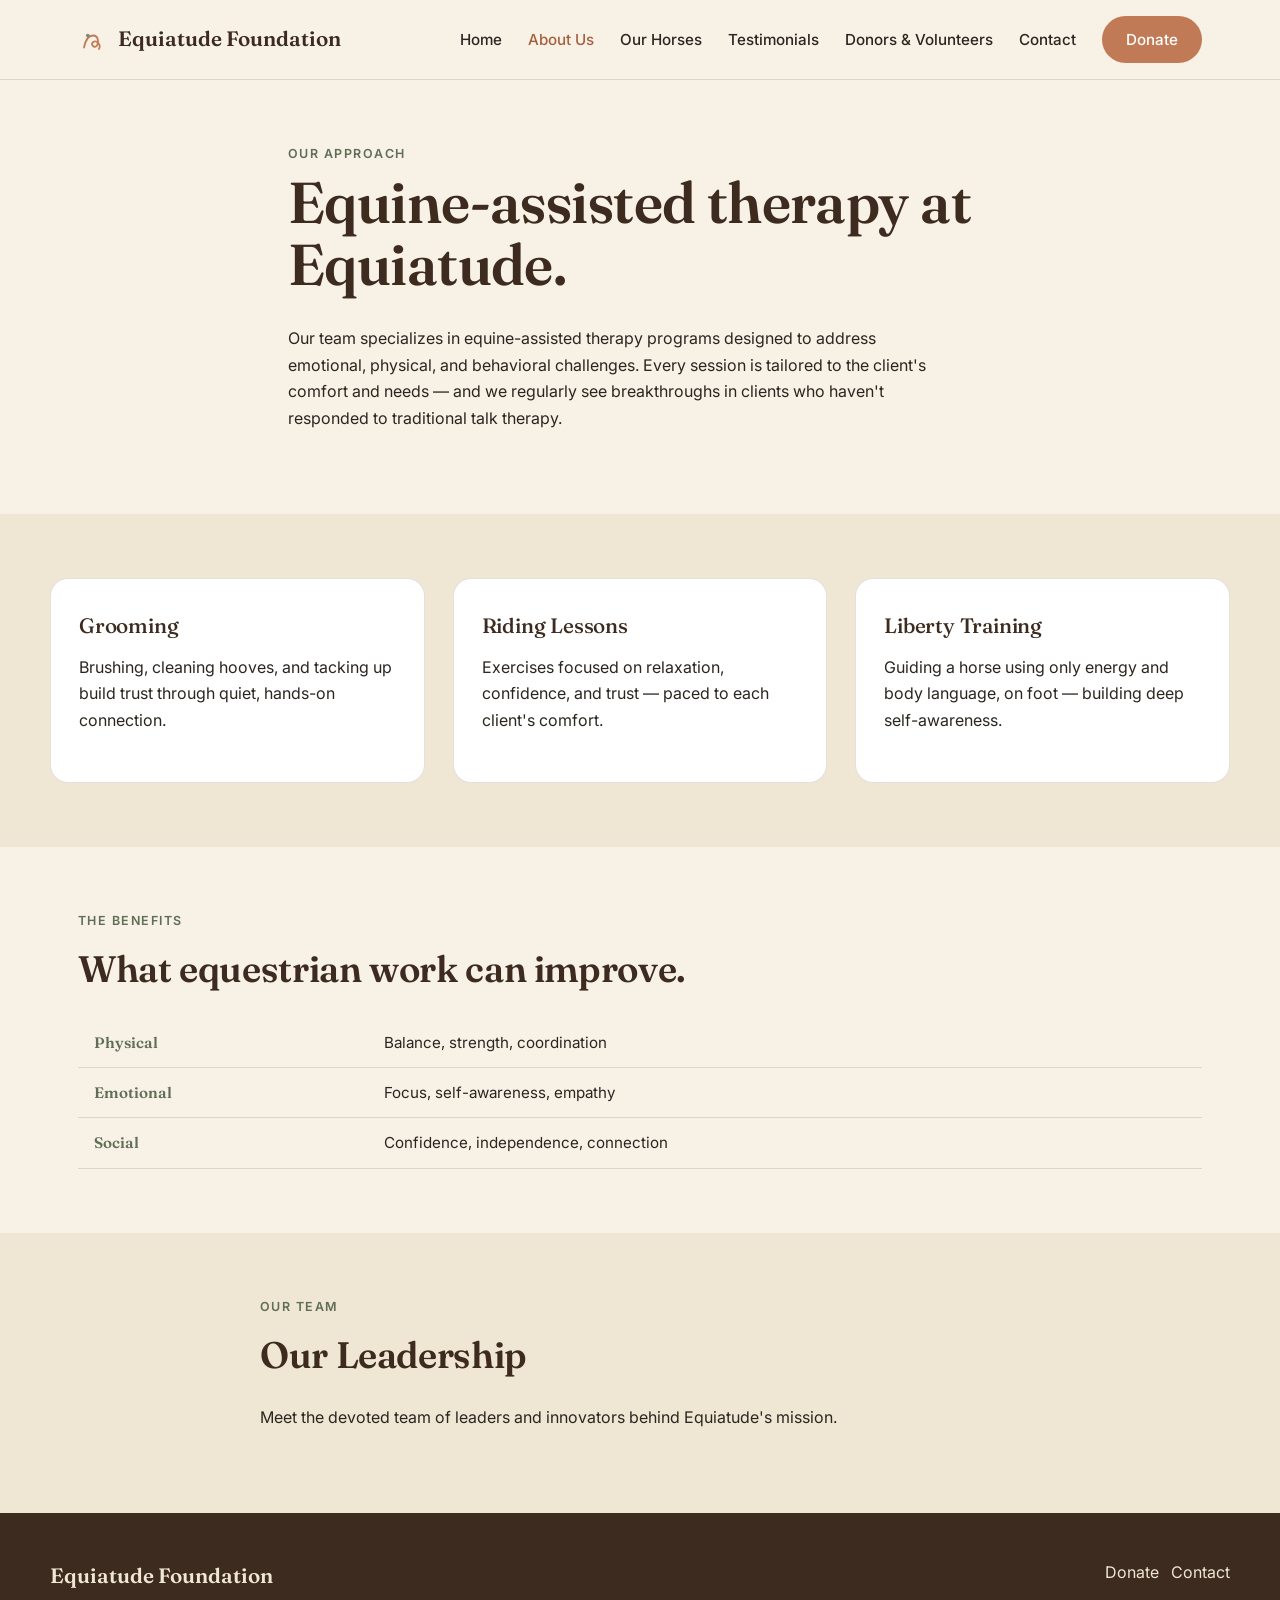
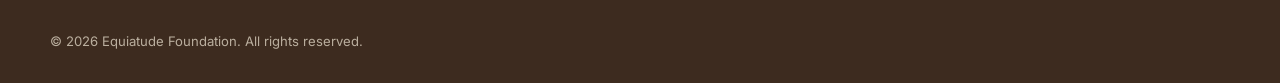
==== about.html @ 40d3fdba "Add files via upload" ====
<!DOCTYPE html>
<html lang="en">
<head>
<meta charset="UTF-8">
<meta name="viewport" content="width=device-width, initial-scale=1.0">
<title>About Us | Equiatude Foundation</title>
<meta name="description" content="Learn about Equiatude Foundation's equine-assisted therapy programs and the leadership team behind our mission.">
<link rel="stylesheet" href="style.css">
</head>
<body>

<header class="site-header">
  <div class="nav-wrap">
    <a href="index.html" class="logo">
      <svg viewBox="0 0 40 40" fill="none"><path d="M8 30c2-10 6-16 12-16s8 6 6 12c-1 3-4 4-6 2-3-3 0-7 4-6 5 1.5 6 7 4 10" stroke="#C17A56" stroke-width="2.4" stroke-linecap="round"/><circle cx="13" cy="14" r="2.4" fill="#7C8B6F"/></svg>
      Equiatude Foundation
    </a>
    <button class="menu-toggle" aria-label="Toggle menu" onclick="document.querySelector('nav.main-nav').classList.toggle('open')">☰</button>
    <nav class="main-nav">
      <a href="index.html">Home</a>
      <a href="about.html" class="active">About Us</a>
      <a href="horses.html">Our Horses</a>
      <a href="testimonials.html">Testimonials</a>
      <a href="donors.html">Donors &amp; Volunteers</a>
      <a href="contact.html">Contact</a>
      <a href="donate.html" class="btn">Donate</a>
    </nav>
  </div>
</header>

<section class="section-narrow" style="padding-top:64px;">
  <span class="eyebrow">Our Approach</span>
  <h1>Equine-assisted therapy at Equiatude.</h1>
  <p>Our team specializes in equine-assisted therapy programs designed to address emotional, physical, and behavioral challenges. Every session is tailored to the client's comfort and needs — and we regularly see breakthroughs in clients who haven't responded to traditional talk therapy.</p>
</section>

<section class="alt-bg">
  <div class="section-inner grid-3">
    <div class="card">
      <h3>Grooming</h3>
      <p>Brushing, cleaning hooves, and tacking up build trust through quiet, hands-on connection.</p>
    </div>
    <div class="card">
      <h3>Riding Lessons</h3>
      <p>Exercises focused on relaxation, confidence, and trust — paced to each client's comfort.</p>
    </div>
    <div class="card">
      <h3>Liberty Training</h3>
      <p>Guiding a horse using only energy and body language, on foot — building deep self-awareness.</p>
    </div>
  </div>
</section>

<section class="section-inner">
  <span class="eyebrow">The Benefits</span>
  <h2>What equestrian work can improve.</h2>
  <table class="stat-table">
    <tr><th>Physical</th><td>Balance, strength, coordination</td></tr>
    <tr><th>Emotional</th><td>Focus, self-awareness, empathy</td></tr>
    <tr><th>Social</th><td>Confidence, independence, connection</td></tr>
  </table>
</section>

<section class="alt-bg">
  <div class="section-inner section-narrow">
    <span class="eyebrow">Our Team</span>
    <h2>Our Leadership</h2>
    <p>Meet the devoted team of leaders and innovators behind Equiatude's mission.</p>
    <!-- Leadership bios go here — unchanged content -->
  </div>
</section>

<footer>
  <div class="footer-inner">
    <div>
      <div class="logo" style="color:var(--cream-deep)">Equiatude Foundation</div>
    </div>
    <div>
      <p><a href="donate.html">Donate</a> &nbsp; <a href="contact.html">Contact</a></p>
    </div>
  </div>
  <div class="footer-inner legal">© 2026 Equiatude Foundation. All rights reserved.</div>
</footer>

</body>
</html>
---- style.css ----
/* ===== Equiatude Foundation — Shared Styles ===== */

@import url('https://fonts.googleapis.com/css2?family=Fraunces:opsz,wght@9..144,400;9..144,500;9..144,600&family=Inter:wght@400;500;600&display=swap');

:root{
  --cream: #F7F1E6;
  --cream-deep: #EFE6D4;
  --brown: #3D2B1F;
  --charcoal: #2B2620;
  --sage: #7C8B6F;
  --sage-deep: #5F6E54;
  --terracotta: #C17A56;
  --terracotta-deep: #A6603F;
  --line: rgba(61,43,31,0.14);
}

*{ box-sizing: border-box; }
html{ scroll-behavior: smooth; }

body{
  margin:0;
  background: var(--cream);
  color: var(--charcoal);
  font-family: 'Inter', sans-serif;
  line-height: 1.65;
  -webkit-font-smoothing: antialiased;
}

h1,h2,h3{
  font-family: 'Fraunces', serif;
  color: var(--brown);
  margin: 0 0 0.5em;
  font-weight: 600;
  letter-spacing: -0.01em;
}

h1{ font-size: clamp(2.4rem, 5vw, 3.6rem); line-height: 1.08; }
h2{ font-size: clamp(1.7rem, 3vw, 2.3rem); }
h3{ font-size: 1.3rem; font-weight: 500; }

p{ margin: 0 0 1.2em; max-width: 640px; }
a{ color: var(--terracotta-deep); text-decoration: none; }
a:hover{ text-decoration: underline; }
a:focus-visible, button:focus-visible{ outline: 2px solid var(--sage-deep); outline-offset: 3px; }

.eyebrow{
  font-family:'Inter'; text-transform: uppercase; letter-spacing: 0.12em;
  font-size: 0.78rem; font-weight: 600; color: var(--sage-deep); margin-bottom: 0.6em; display:block;
}

/* ===== Header / Nav ===== */
.site-header{
  position: sticky; top:0; z-index: 50;
  background: rgba(247,241,230,0.92);
  backdrop-filter: blur(6px);
  border-bottom: 1px solid var(--line);
}
.nav-wrap{
  max-width: 1180px; margin:0 auto; padding: 16px 28px;
  display:flex; align-items:center; justify-content: space-between; gap: 24px;
}
.logo{
  font-family:'Fraunces', serif; font-size: 1.3rem; font-weight:600; color: var(--brown);
  display:flex; align-items:center; gap:10px; text-decoration:none;
}
.logo svg{ width:30px; height:30px; flex-shrink:0; }
nav.main-nav{ display:flex; align-items:center; gap: 26px; }
nav.main-nav a{
  color: var(--charcoal); font-weight:500; font-size:0.95rem;
}
nav.main-nav a.active{ color: var(--terracotta-deep); }
.btn{
  display:inline-block; padding: 11px 24px; border-radius: 999px;
  background: var(--terracotta); color: #fff !important; font-weight:600;
  font-size: 0.95rem; text-decoration:none; transition: background 0.18s ease, transform 0.18s ease;
  border: none; cursor:pointer;
}
.btn:hover{ background: var(--terracotta-deep); text-decoration:none; transform: translateY(-1px); }
.btn-outline{
  background: transparent; color: var(--brown) !important; border: 1.5px solid var(--brown);
}
.btn-outline:hover{ background: var(--brown); color: #fff !important; }
.menu-toggle{ display:none; background:none; border:none; font-size:1.6rem; color:var(--brown); cursor:pointer; }

@media (max-width: 820px){
  nav.main-nav{
    position:absolute; top:100%; left:0; right:0; background: var(--cream);
    flex-direction:column; align-items:flex-start; padding: 18px 28px 26px; gap:16px;
    border-bottom: 1px solid var(--line); display:none;
  }
  nav.main-nav.open{ display:flex; }
  .menu-toggle{ display:block; }
}

/* ===== Hero ===== */
.hero{
  max-width: 1180px; margin: 0 auto; padding: 70px 28px 40px;
  display:grid; grid-template-columns: 1.1fr 0.9fr; gap: 50px; align-items:center;
}
.hero h1{ margin-bottom: 0.4em; }
.hero-actions{ display:flex; gap:14px; margin-top: 28px; flex-wrap:wrap; }
.hero-art{ width:100%; }

@media (max-width: 900px){
  .hero{ grid-template-columns: 1fr; padding-top: 48px; }
  .hero-art{ order:-1; max-width: 360px; margin: 0 auto; }
}

/* ===== Sections ===== */
section{ padding: 64px 28px; }
.section-inner{ max-width: 1180px; margin:0 auto; }
.section-narrow{ max-width: 760px; margin: 0 auto; }
.alt-bg{ background: var(--cream-deep); }
.divider{
  height:1px; background: var(--line); max-width:1180px; margin: 0 auto;
}

.grid-3{ display:grid; grid-template-columns: repeat(3,1fr); gap: 28px; }
.grid-2{ display:grid; grid-template-columns: 1fr 1fr; gap: 40px; }
@media (max-width: 820px){
  .grid-3{ grid-template-columns: 1fr; }
  .grid-2{ grid-template-columns: 1fr; }
}

.card{
  background:#fff; border-radius: 18px; padding: 30px 28px;
  border:1px solid var(--line);
}

.stat-table{ width:100%; border-collapse: collapse; margin-top: 10px; }
.stat-table th, .stat-table td{ text-align:left; padding:12px 16px; border-bottom: 1px solid var(--line); font-size:0.95rem; }
.stat-table th{ font-family:'Fraunces'; color: var(--sage-deep); font-weight:600; }

ul.clean{ padding-left: 1.1em; margin: 0 0 1.2em; }
ul.clean li{ margin-bottom: 0.5em; }

.quote-card{
  background: var(--brown); color: var(--cream); border-radius: 20px;
  padding: 46px 40px; max-width: 760px; margin: 0 auto; text-align:center;
}
.quote-card p{ font-family:'Fraunces'; font-size:1.3rem; font-style:italic; max-width:none; }

.horse-card{ display:grid; grid-template-columns: 1fr; gap:16px; }
.horse-card .tag{
  display:inline-block; background: var(--sage); color:#fff; font-size:0.75rem;
  padding: 4px 12px; border-radius: 999px; font-weight:600; letter-spacing:0.04em; margin-bottom:10px;
}

footer{
  background: var(--brown); color: var(--cream-deep); padding: 46px 28px 30px;
}
.footer-inner{
  max-width:1180px; margin:0 auto; display:flex; justify-content:space-between;
  flex-wrap:wrap; gap: 30px;
}
footer a{ color: var(--cream-deep); }
footer .legal{ font-size:0.82rem; opacity:0.7; margin-top: 26px; }

.cta-band{
  background: var(--sage); color:#fff; text-align:center; border-radius: 24px;
  padding: 56px 30px; max-width:1180px; margin: 0 auto;
}
.cta-band h2{ color:#fff; }
.cta-band p{ max-width: 560px; margin: 0 auto 28px; opacity:0.95; }
.cta-band .btn{ background:#fff; color: var(--sage-deep) !important; }
.cta-band .btn:hover{ background: var(--cream); }

@media (prefers-reduced-motion: no-preference){
  .fade-up{ animation: fadeUp 0.7s ease both; }
  @keyframes fadeUp{ from{ opacity:0; transform: translateY(14px); } to{ opacity:1; transform:none; } }
}
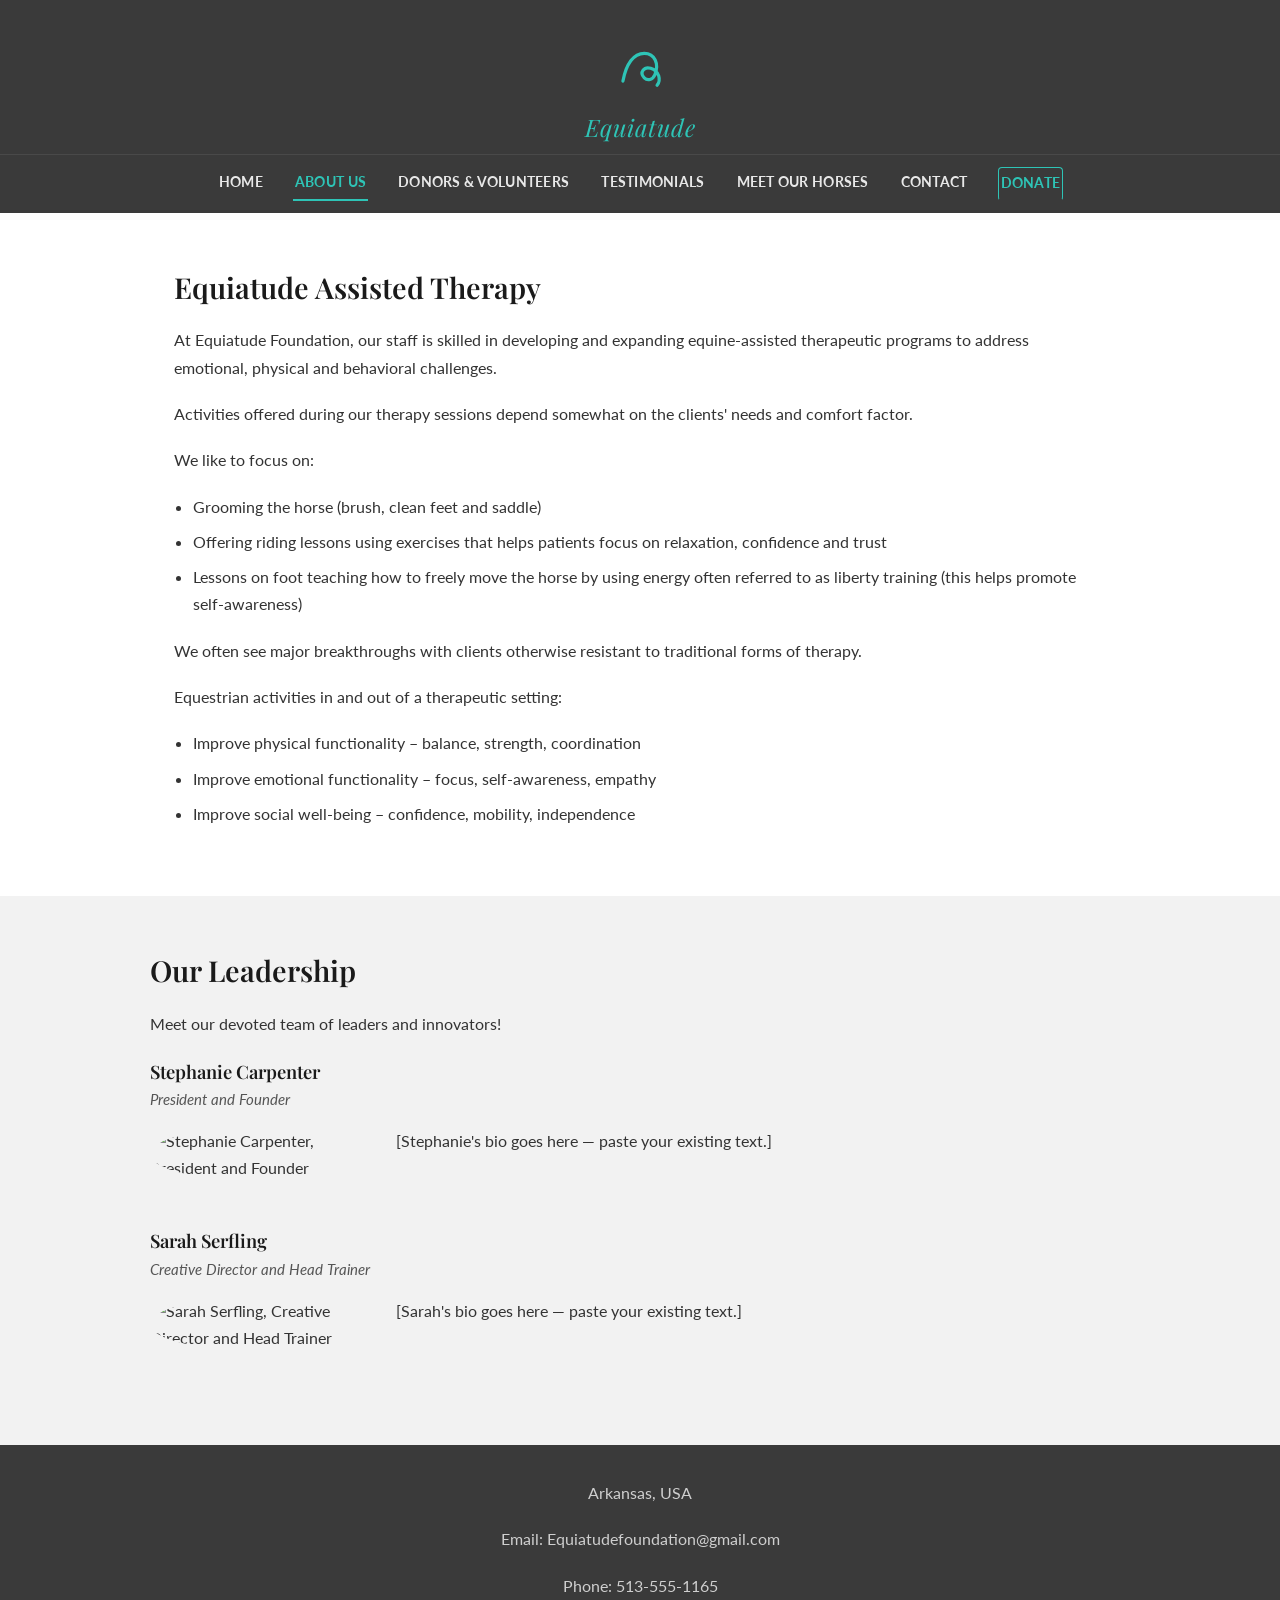
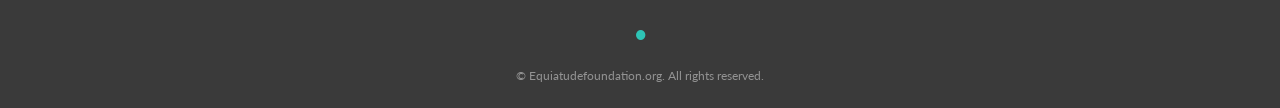
==== commit 1a724c99: "Add files via upload" ====
--- a/about.html
+++ b/about.html
@@ -10,76 +10,80 @@
 <body>
 
 <header class="site-header">
-  <div class="nav-wrap">
-    <a href="index.html" class="logo">
-      <svg viewBox="0 0 40 40" fill="none"><path d="M8 30c2-10 6-16 12-16s8 6 6 12c-1 3-4 4-6 2-3-3 0-7 4-6 5 1.5 6 7 4 10" stroke="#C17A56" stroke-width="2.4" stroke-linecap="round"/><circle cx="13" cy="14" r="2.4" fill="#7C8B6F"/></svg>
-      Equiatude Foundation
+  <div class="logo-row">
+    <a href="index.html">
+      <svg viewBox="0 0 60 60" width="64" height="64"><path d="M14 46c3-16 10-26 20-26s14 10 10 20c-2 5-7 6-10 3-5-5 0-11 6-9 8 2.5 10 11 6 16" stroke="#2EC4B6" stroke-width="3" stroke-linecap="round" fill="none"/></svg>
+      <span class="logo-text">Equiatude</span>
     </a>
-    <button class="menu-toggle" aria-label="Toggle menu" onclick="document.querySelector('nav.main-nav').classList.toggle('open')">☰</button>
-    <nav class="main-nav">
-      <a href="index.html">Home</a>
-      <a href="about.html" class="active">About Us</a>
-      <a href="horses.html">Our Horses</a>
-      <a href="testimonials.html">Testimonials</a>
-      <a href="donors.html">Donors &amp; Volunteers</a>
-      <a href="contact.html">Contact</a>
-      <a href="donate.html" class="btn">Donate</a>
-    </nav>
   </div>
+  <button class="menu-toggle" aria-label="Toggle menu" onclick="document.querySelector('nav.main-nav').classList.toggle('open')">☰</button>
+  <nav class="main-nav">
+    <a href="index.html">Home</a>
+    <a href="about.html" class="active">About Us</a>
+    <a href="donors.html">Donors &amp; Volunteers</a>
+    <a href="testimonials.html">Testimonials</a>
+    <a href="horses.html">Meet Our Horses</a>
+    <a href="contact.html">Contact</a>
+    <a href="donate.html" class="btn">Donate</a>
+  </nav>
 </header>
 
-<section class="section-narrow" style="padding-top:64px;">
-  <span class="eyebrow">Our Approach</span>
-  <h1>Equine-assisted therapy at Equiatude.</h1>
-  <p>Our team specializes in equine-assisted therapy programs designed to address emotional, physical, and behavioral challenges. Every session is tailored to the client's comfort and needs — and we regularly see breakthroughs in clients who haven't responded to traditional talk therapy.</p>
+<section class="section-inner">
+  <h2 style="text-align:left;">Equiatude Assisted Therapy</h2>
+  <p>At Equiatude Foundation, our staff is skilled in developing and expanding equine-assisted therapeutic programs to address emotional, physical and behavioral challenges.</p>
+  <p>Activities offered during our therapy sessions depend somewhat on the clients' needs and comfort factor.</p>
+  <p>We like to focus on:</p>
+  <ul class="clean">
+    <li>Grooming the horse (brush, clean feet and saddle)</li>
+    <li>Offering riding lessons using exercises that helps patients focus on relaxation, confidence and trust</li>
+    <li>Lessons on foot teaching how to freely move the horse by using energy often referred to as liberty training (this helps promote self-awareness)</li>
+  </ul>
+  <p>We often see major breakthroughs with clients otherwise resistant to traditional forms of therapy.</p>
+  <p>Equestrian activities in and out of a therapeutic setting:</p>
+  <ul class="clean">
+    <li>Improve physical functionality &ndash; balance, strength, coordination</li>
+    <li>Improve emotional functionality &ndash; focus, self-awareness, empathy</li>
+    <li>Improve social well-being &ndash; confidence, mobility, independence</li>
+  </ul>
 </section>
 
-<section class="alt-bg">
-  <div class="section-inner grid-3">
-    <div class="card">
-      <h3>Grooming</h3>
-      <p>Brushing, cleaning hooves, and tacking up build trust through quiet, hands-on connection.</p>
+<section class="gray-bg">
+  <div class="section-inner">
+    <h2 style="text-align:left;">Our Leadership</h2>
+    <p>Meet our devoted team of leaders and innovators!</p>
+
+    <div class="leader-block">
+      <h3>Stephanie Carpenter</h3>
+      <p class="leader-title">President and Founder</p>
+      <div class="grid-2">
+        <img src="assets/stephanie.jpg" alt="Stephanie Carpenter, President and Founder">
+        <div>
+          <p>[Stephanie's bio goes here &mdash; paste your existing text.]</p>
+        </div>
+      </div>
     </div>
-    <div class="card">
-      <h3>Riding Lessons</h3>
-      <p>Exercises focused on relaxation, confidence, and trust — paced to each client's comfort.</p>
+
+    <div class="leader-block">
+      <h3>Sarah Serfling</h3>
+      <p class="leader-title">Creative Director and Head Trainer</p>
+      <div class="grid-2">
+        <img src="assets/sarah.jpg" alt="Sarah Serfling, Creative Director and Head Trainer">
+        <div>
+          <p>[Sarah's bio goes here &mdash; paste your existing text.]</p>
+        </div>
+      </div>
     </div>
-    <div class="card">
-      <h3>Liberty Training</h3>
-      <p>Guiding a horse using only energy and body language, on foot — building deep self-awareness.</p>
-    </div>
-  </div>
-</section>
 
-<section class="section-inner">
-  <span class="eyebrow">The Benefits</span>
-  <h2>What equestrian work can improve.</h2>
-  <table class="stat-table">
-    <tr><th>Physical</th><td>Balance, strength, coordination</td></tr>
-    <tr><th>Emotional</th><td>Focus, self-awareness, empathy</td></tr>
-    <tr><th>Social</th><td>Confidence, independence, connection</td></tr>
-  </table>
-</section>
-
-<section class="alt-bg">
-  <div class="section-inner section-narrow">
-    <span class="eyebrow">Our Team</span>
-    <h2>Our Leadership</h2>
-    <p>Meet the devoted team of leaders and innovators behind Equiatude's mission.</p>
-    <!-- Leadership bios go here — unchanged content -->
+    <!-- Add additional leadership team members in the same .leader-block pattern -->
   </div>
 </section>
 
 <footer>
-  <div class="footer-inner">
-    <div>
-      <div class="logo" style="color:var(--cream-deep)">Equiatude Foundation</div>
-    </div>
-    <div>
-      <p><a href="donate.html">Donate</a> &nbsp; <a href="contact.html">Contact</a></p>
-    </div>
-  </div>
-  <div class="footer-inner legal">© 2026 Equiatude Foundation. All rights reserved.</div>
+  <p>Arkansas, USA</p>
+  <p>Email: <a href="mailto:Equiatudefoundation@gmail.com">Equiatudefoundation@gmail.com</a></p>
+  <p>Phone: <a href="tel:5135551165">513-555-1165</a></p>
+  <div class="social"><a href="#" aria-label="Facebook">●</a></div>
+  <div class="legal">© Equiatudefoundation.org. All rights reserved.</div>
 </footer>
 
 </body>
--- a/style.css
+++ b/style.css
@@ -1,17 +1,14 @@
-/* ===== Equiatude Foundation — Shared Styles ===== */
+/* ===== Equiatude Foundation — Matched to original Wix site ===== */
 
-@import url('https://fonts.googleapis.com/css2?family=Fraunces:opsz,wght@9..144,400;9..144,500;9..144,600&family=Inter:wght@400;500;600&display=swap');
+@import url('https://fonts.googleapis.com/css2?family=Playfair+Display:wght@400;500;600;700&family=Lato:wght@400;700&display=swap');
 
 :root{
-  --cream: #F7F1E6;
-  --cream-deep: #EFE6D4;
-  --brown: #3D2B1F;
-  --charcoal: #2B2620;
-  --sage: #7C8B6F;
-  --sage-deep: #5F6E54;
-  --terracotta: #C17A56;
-  --terracotta-deep: #A6603F;
-  --line: rgba(61,43,31,0.14);
+  --charcoal: #3A3A3A;
+  --teal: #2EC4B6;
+  --teal-deep: #229389;
+  --text: #333333;
+  --gray-bg: #F2F2F2;
+  --line: rgba(0,0,0,0.08);
 }
 
 *{ box-sizing: border-box; }
@@ -19,153 +16,111 @@
 
 body{
   margin:0;
-  background: var(--cream);
-  color: var(--charcoal);
-  font-family: 'Inter', sans-serif;
-  line-height: 1.65;
+  background: #ffffff;
+  color: var(--text);
+  font-family: 'Lato', sans-serif;
+  line-height: 1.7;
   -webkit-font-smoothing: antialiased;
 }
 
 h1,h2,h3{
-  font-family: 'Fraunces', serif;
-  color: var(--brown);
+  font-family: 'Playfair Display', serif;
+  color: #1a1a1a;
   margin: 0 0 0.5em;
   font-weight: 600;
-  letter-spacing: -0.01em;
 }
 
-h1{ font-size: clamp(2.4rem, 5vw, 3.6rem); line-height: 1.08; }
-h2{ font-size: clamp(1.7rem, 3vw, 2.3rem); }
-h3{ font-size: 1.3rem; font-weight: 500; }
+h1{ font-size: clamp(1.8rem, 3.4vw, 2.4rem); text-align:center; }
+h2{ font-size: clamp(1.4rem, 2.6vw, 1.8rem); }
+h3{ font-size: 1.15rem; font-weight: 600; }
 
-p{ margin: 0 0 1.2em; max-width: 640px; }
-a{ color: var(--terracotta-deep); text-decoration: none; }
+p{ margin: 0 0 1.2em; }
+a{ color: var(--teal-deep); text-decoration: none; }
 a:hover{ text-decoration: underline; }
-a:focus-visible, button:focus-visible{ outline: 2px solid var(--sage-deep); outline-offset: 3px; }
+a:focus-visible, button:focus-visible{ outline: 2px solid var(--teal); outline-offset: 3px; }
 
-.eyebrow{
-  font-family:'Inter'; text-transform: uppercase; letter-spacing: 0.12em;
-  font-size: 0.78rem; font-weight: 600; color: var(--sage-deep); margin-bottom: 0.6em; display:block;
+/* ===== Header / Nav ===== */
+.site-header{ background: var(--charcoal); padding: 18px 0 0; position:relative; }
+.logo-row{ text-align:center; padding: 14px 0 6px; }
+.logo-row a{ display:inline-block; }
+.logo-row img, .logo-row svg{ height: 64px; }
+.logo-text{
+  font-family:'Playfair Display', serif; color: var(--teal); font-size:1.5rem;
+  font-style: italic; letter-spacing: 0.02em; margin-top:4px; display:block;
 }
 
-/* ===== Header / Nav ===== */
-.site-header{
-  position: sticky; top:0; z-index: 50;
-  background: rgba(247,241,230,0.92);
-  backdrop-filter: blur(6px);
-  border-bottom: 1px solid var(--line);
+nav.main-nav{
+  display:flex; align-items:center; justify-content:center; gap: 28px;
+  border-top: 1px solid rgba(255,255,255,0.08); padding: 12px 20px;
+  flex-wrap: wrap;
 }
-.nav-wrap{
-  max-width: 1180px; margin:0 auto; padding: 16px 28px;
-  display:flex; align-items:center; justify-content: space-between; gap: 24px;
+nav.main-nav a{
+  color: #e8e8e8; font-weight:700; font-size:0.85rem; letter-spacing:0.02em;
+  text-transform: uppercase; padding: 4px 2px; border-bottom: 2px solid transparent;
 }
-.logo{
-  font-family:'Fraunces', serif; font-size: 1.3rem; font-weight:600; color: var(--brown);
-  display:flex; align-items:center; gap:10px; text-decoration:none;
+nav.main-nav a:hover, nav.main-nav a.active{ color: var(--teal); border-color: var(--teal); text-decoration:none; }
+.btn{
+  display:inline-block; padding: 8px 22px; border-radius: 4px;
+  border: 1.5px solid var(--teal); color: var(--teal) !important; font-weight:700;
+  font-size: 0.8rem; letter-spacing:0.03em; text-transform:uppercase; text-decoration:none;
+  transition: background 0.18s ease, color 0.18s ease;
+  background: transparent;
 }
-.logo svg{ width:30px; height:30px; flex-shrink:0; }
-nav.main-nav{ display:flex; align-items:center; gap: 26px; }
-nav.main-nav a{
-  color: var(--charcoal); font-weight:500; font-size:0.95rem;
-}
-nav.main-nav a.active{ color: var(--terracotta-deep); }
-.btn{
-  display:inline-block; padding: 11px 24px; border-radius: 999px;
-  background: var(--terracotta); color: #fff !important; font-weight:600;
-  font-size: 0.95rem; text-decoration:none; transition: background 0.18s ease, transform 0.18s ease;
-  border: none; cursor:pointer;
-}
-.btn:hover{ background: var(--terracotta-deep); text-decoration:none; transform: translateY(-1px); }
-.btn-outline{
-  background: transparent; color: var(--brown) !important; border: 1.5px solid var(--brown);
-}
-.btn-outline:hover{ background: var(--brown); color: #fff !important; }
-.menu-toggle{ display:none; background:none; border:none; font-size:1.6rem; color:var(--brown); cursor:pointer; }
+.btn:hover{ background: var(--teal); color: var(--charcoal) !important; text-decoration:none; }
+.menu-toggle{ display:none; background:none; border:none; font-size:1.6rem; color:#fff; cursor:pointer; }
 
 @media (max-width: 820px){
-  nav.main-nav{
-    position:absolute; top:100%; left:0; right:0; background: var(--cream);
-    flex-direction:column; align-items:flex-start; padding: 18px 28px 26px; gap:16px;
-    border-bottom: 1px solid var(--line); display:none;
-  }
+  nav.main-nav{ display:none; flex-direction:column; }
   nav.main-nav.open{ display:flex; }
-  .menu-toggle{ display:block; }
+  .menu-toggle{ display:block; position:absolute; top:18px; right:18px; }
 }
 
-/* ===== Hero ===== */
-.hero{
-  max-width: 1180px; margin: 0 auto; padding: 70px 28px 40px;
-  display:grid; grid-template-columns: 1.1fr 0.9fr; gap: 50px; align-items:center;
-}
-.hero h1{ margin-bottom: 0.4em; }
-.hero-actions{ display:flex; gap:14px; margin-top: 28px; flex-wrap:wrap; }
-.hero-art{ width:100%; }
+/* ===== Page sections ===== */
+section{ padding: 50px 24px; }
+.section-inner{ max-width: 980px; margin:0 auto; }
+.section-narrow{ max-width: 700px; margin: 0 auto; text-align:center; }
+.gray-bg{ background: var(--gray-bg); }
 
-@media (max-width: 900px){
-  .hero{ grid-template-columns: 1fr; padding-top: 48px; }
-  .hero-art{ order:-1; max-width: 360px; margin: 0 auto; }
-}
+.divider-line{ width:60px; height:2px; background: var(--teal); margin: 14px auto 0; }
 
-/* ===== Sections ===== */
-section{ padding: 64px 28px; }
-.section-inner{ max-width: 1180px; margin:0 auto; }
-.section-narrow{ max-width: 760px; margin: 0 auto; }
-.alt-bg{ background: var(--cream-deep); }
-.divider{
-  height:1px; background: var(--line); max-width:1180px; margin: 0 auto;
-}
+img.framed{ max-width: 100%; border-radius: 2px; display:block; }
+.center-img{ text-align:center; margin: 24px 0; }
+.center-img img{ max-width: 100%; border-radius:2px; }
 
-.grid-3{ display:grid; grid-template-columns: repeat(3,1fr); gap: 28px; }
-.grid-2{ display:grid; grid-template-columns: 1fr 1fr; gap: 40px; }
+.grid-3{ display:grid; grid-template-columns: repeat(3,1fr); gap: 0; text-align:center; }
+.grid-3 .card{ background: var(--gray-bg); padding: 34px 26px; }
+.grid-3 .card:nth-child(2){ background:#e9e9e9; }
+
+.grid-2{ display:grid; grid-template-columns: 220px 1fr; gap: 26px; align-items:flex-start; margin-bottom: 40px; }
+.grid-2 img{ width:100%; border-radius:2px; }
+
 @media (max-width: 820px){
   .grid-3{ grid-template-columns: 1fr; }
   .grid-2{ grid-template-columns: 1fr; }
 }
 
-.card{
-  background:#fff; border-radius: 18px; padding: 30px 28px;
-  border:1px solid var(--line);
+.quote-banner{
+  position:relative; background-size:cover; background-position:center;
+  padding: 90px 24px; text-align:center; color:#fff;
 }
+.quote-banner::before{ content:''; position:absolute; inset:0; background: rgba(20,30,25,0.45); }
+.quote-banner .inner{ position:relative; max-width: 640px; margin:0 auto; }
+.quote-banner p{ font-family:'Playfair Display', serif; font-style:italic; font-size:1.3rem; color:#fff; }
+.quote-banner .btn{ border-color:#fff; color:#fff !important; }
+.quote-banner .btn:hover{ background:#fff; color: var(--charcoal) !important; }
 
-.stat-table{ width:100%; border-collapse: collapse; margin-top: 10px; }
-.stat-table th, .stat-table td{ text-align:left; padding:12px 16px; border-bottom: 1px solid var(--line); font-size:0.95rem; }
-.stat-table th{ font-family:'Fraunces'; color: var(--sage-deep); font-weight:600; }
-
-ul.clean{ padding-left: 1.1em; margin: 0 0 1.2em; }
+ul.clean{ padding-left: 1.2em; margin: 0 0 1.2em; }
 ul.clean li{ margin-bottom: 0.5em; }
 
-.quote-card{
-  background: var(--brown); color: var(--cream); border-radius: 20px;
-  padding: 46px 40px; max-width: 760px; margin: 0 auto; text-align:center;
-}
-.quote-card p{ font-family:'Fraunces'; font-size:1.3rem; font-style:italic; max-width:none; }
+.leader-block{ margin-bottom: 44px; }
+.leader-block h3{ margin-bottom:0; }
+.leader-title{ font-style: italic; color:#555; font-size:0.95rem; margin-bottom:14px; }
+.leader-block .grid-2 img{ border-radius: 50%; }
 
-.horse-card{ display:grid; grid-template-columns: 1fr; gap:16px; }
-.horse-card .tag{
-  display:inline-block; background: var(--sage); color:#fff; font-size:0.75rem;
-  padding: 4px 12px; border-radius: 999px; font-weight:600; letter-spacing:0.04em; margin-bottom:10px;
-}
+footer{ background: var(--charcoal); color: #cfcfcf; padding: 34px 24px 22px; text-align:center; }
+footer a{ color: #cfcfcf; }
+footer .social{ margin: 14px 0; }
+footer .social a{ color: var(--teal); font-size:1.2rem; margin: 0 6px; }
+footer .legal{ font-size:0.78rem; opacity:0.6; margin-top: 14px; }
 
-footer{
-  background: var(--brown); color: var(--cream-deep); padding: 46px 28px 30px;
-}
-.footer-inner{
-  max-width:1180px; margin:0 auto; display:flex; justify-content:space-between;
-  flex-wrap:wrap; gap: 30px;
-}
-footer a{ color: var(--cream-deep); }
-footer .legal{ font-size:0.82rem; opacity:0.7; margin-top: 26px; }
-
-.cta-band{
-  background: var(--sage); color:#fff; text-align:center; border-radius: 24px;
-  padding: 56px 30px; max-width:1180px; margin: 0 auto;
-}
-.cta-band h2{ color:#fff; }
-.cta-band p{ max-width: 560px; margin: 0 auto 28px; opacity:0.95; }
-.cta-band .btn{ background:#fff; color: var(--sage-deep) !important; }
-.cta-band .btn:hover{ background: var(--cream); }
-
-@media (prefers-reduced-motion: no-preference){
-  .fade-up{ animation: fadeUp 0.7s ease both; }
-  @keyframes fadeUp{ from{ opacity:0; transform: translateY(14px); } to{ opacity:1; transform:none; } }
-}
+input, textarea{ font-family: 'Lato', sans-serif; }
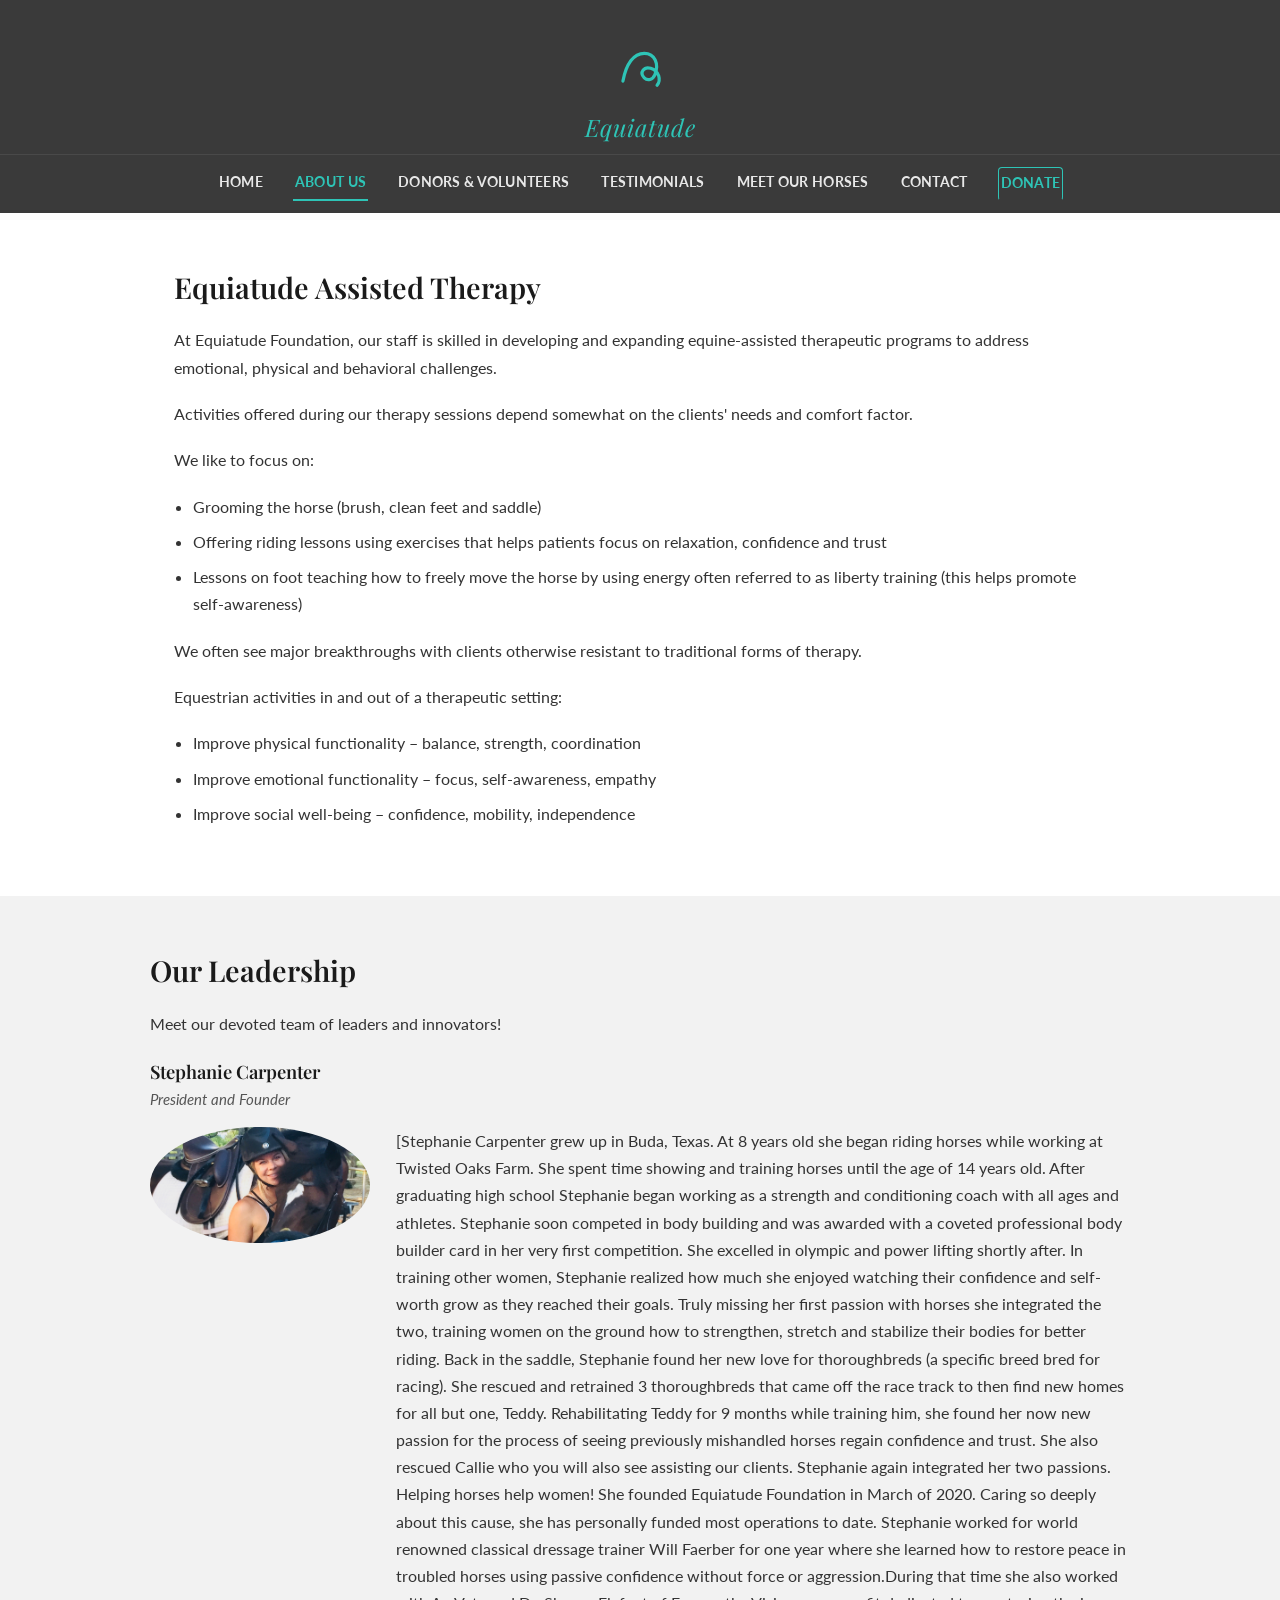
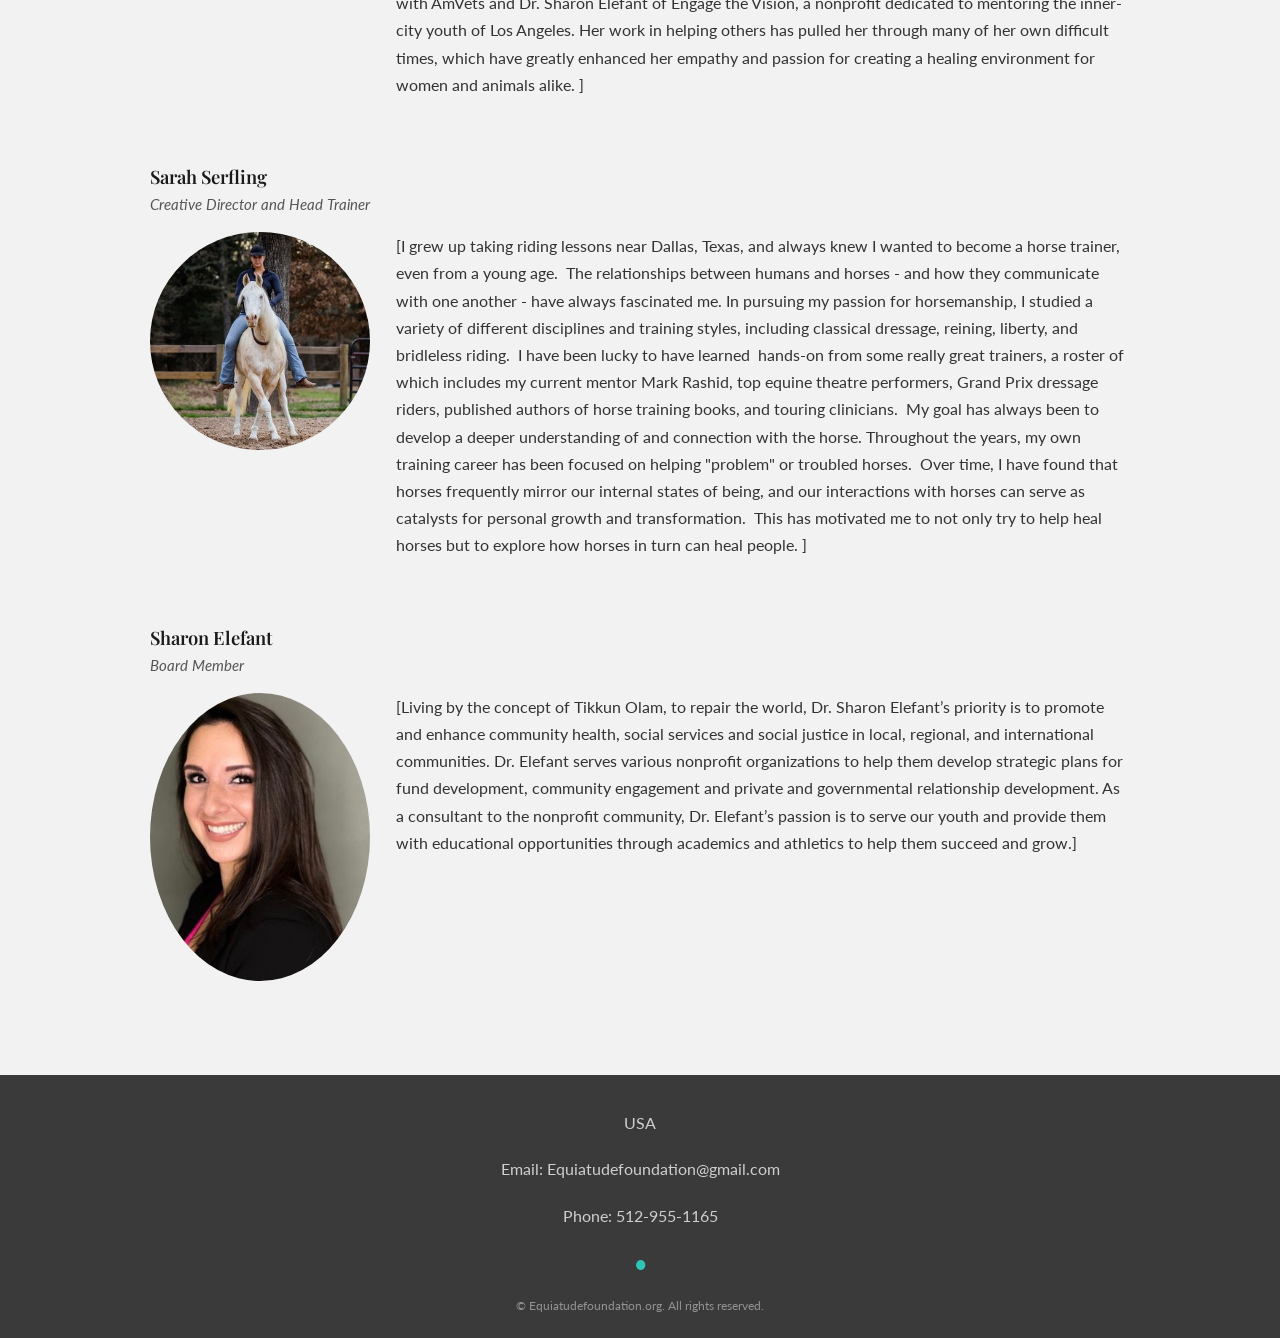
==== commit d83b84a8: "Add files via upload" ====
--- a/about.html
+++ b/about.html
@@ -6,6 +6,10 @@
 <title>About Us | Equiatude Foundation</title>
 <meta name="description" content="Learn about Equiatude Foundation's equine-assisted therapy programs and the leadership team behind our mission.">
 <link rel="stylesheet" href="style.css">
+<link rel="apple-touch-icon" sizes="180x180" href="/apple-touch-icon.png">
+<link rel="icon" type="image/png" sizes="32x32" href="/favicon-32x32.png">
+<link rel="icon" type="image/png" sizes="16x16" href="/favicon-16x16.png">
+<link rel="manifest" href="/site.webmanifest">
 </head>
 <body>
 
@@ -58,7 +62,11 @@
       <div class="grid-2">
         <img src="assets/stephanie.jpg" alt="Stephanie Carpenter, President and Founder">
         <div>
-          <p>[Stephanie's bio goes here &mdash; paste your existing text.]</p>
+          <p>[Stephanie Carpenter grew up in Buda, Texas. At 8 years old she began riding horses while working at Twisted Oaks Farm. She spent time showing and training horses until the age of 14 years old. After graduating high school Stephanie began working as a strength and conditioning coach with all ages and athletes. Stephanie soon competed in body building and was awarded with a coveted professional body builder card in her very first competition. She excelled in olympic and power lifting shortly after. In training other women, Stephanie realized how much she enjoyed watching their confidence and self-worth grow as they reached their goals. Truly missing her first passion with horses she integrated the two, training women on the ground how to strengthen, stretch and stabilize their bodies for better riding. Back in the saddle, Stephanie found her new love for thoroughbreds (a specific breed bred for racing). She rescued and retrained 3 thoroughbreds that came off the race track to then find new homes for all but one, Teddy. Rehabilitating Teddy for 9 months while training him, she found her now new passion for the process of seeing previously mishandled horses regain confidence and trust. She also rescued Callie who you will also see assisting our clients. Stephanie again integrated her two passions. Helping horses help women! She founded Equiatude Foundation in March of 2020. Caring so deeply about this cause, she has personally funded most operations to date.
+
+Stephanie worked for world renowned classical dressage trainer Will Faerber for one year where she learned how to restore peace in troubled horses using passive confidence without force or aggression.
+​
+During that time she also worked with AmVets and Dr. Sharon Elefant of Engage the Vision, a nonprofit dedicated to mentoring the inner-city youth of Los Angeles. Her work in helping others has pulled her through many of her own difficult times, which have greatly enhanced her empathy and passion for creating a healing environment for women and animals alike. ]</p>
         </div>
       </div>
     </div>
@@ -69,22 +77,39 @@
       <div class="grid-2">
         <img src="assets/sarah.jpg" alt="Sarah Serfling, Creative Director and Head Trainer">
         <div>
-          <p>[Sarah's bio goes here &mdash; paste your existing text.]</p>
+          <p>[I grew up taking riding lessons near Dallas, Texas, and always knew I wanted to become a horse trainer, even from a young age.  The relationships between humans and horses - and how they communicate with one another - have always fascinated me.
+
+In pursuing my passion for horsemanship, I studied a variety of different disciplines and training styles, including classical dressage, reining, liberty, and bridleless riding.  I have been lucky to have learned  hands-on from some really great trainers, a roster of which includes my current mentor Mark Rashid, top equine theatre performers, Grand Prix dressage riders, published authors of horse training books, and touring clinicians.  My goal has always been to develop a deeper understanding of and connection with the horse.
+
+Throughout the years, my own training career has been focused on helping "problem" or troubled horses.  Over time, I have found that horses frequently mirror our internal states of being, and our interactions with horses can serve as catalysts for personal growth and transformation.  This has motivated me to not only try to help heal horses but to explore how horses in turn can heal people. ]</p>
         </div>
       </div>
     </div>
 
+    
+    <div class="leader-block">
+      <h3>Sharon Elefant</h3>
+      <p class="leader-title">Board Member</p>
+      <div class="grid-2">
+        <img src="assets/sharon.jpg" alt="Sharon Elefant, Board Member">
+        <div>
+          <p>[Living by the concept of Tikkun Olam, to repair the world, Dr. Sharon Elefant’s priority is to promote and enhance community health, social services and social justice in local, regional, and international communities. Dr. Elefant serves various nonprofit organizations to help them develop strategic plans for fund development, community engagement and private and governmental relationship development. As a consultant to the nonprofit community, Dr. Elefant’s passion is to serve our youth and provide them with educational opportunities through academics and athletics to help them succeed and grow.]</p>
+        </div>
+      </div>
+    </div>
+
+    
     <!-- Add additional leadership team members in the same .leader-block pattern -->
   </div>
 </section>
 
 <footer>
-  <p>Arkansas, USA</p>
+  <p>USA</p>
   <p>Email: <a href="mailto:Equiatudefoundation@gmail.com">Equiatudefoundation@gmail.com</a></p>
-  <p>Phone: <a href="tel:5135551165">513-555-1165</a></p>
+  <p>Phone: <a href="tel:5129551165">512-955-1165</a></p>
   <div class="social"><a href="#" aria-label="Facebook">●</a></div>
   <div class="legal">© Equiatudefoundation.org. All rights reserved.</div>
 </footer>
 
 </body>
-</html>
+</html>
--- a/style.css
+++ b/style.css
@@ -124,3 +124,43 @@
 footer .legal{ font-size:0.78rem; opacity:0.6; margin-top: 14px; }
 
 input, textarea{ font-family: 'Lato', sans-serif; }
+
+/* ===== Photo Wheel (rotating slideshow) ===== */
+.photo-wheel{
+  position: relative;
+  max-width: 720px;
+  margin: 24px auto;
+  aspect-ratio: 16 / 10;
+  overflow: hidden;
+  border-radius: 2px;
+  background: var(--gray-bg);
+}
+.photo-wheel-slides{ position: absolute; inset: 0; }
+.photo-wheel-slides img{
+  position: absolute;
+  inset: 0;
+  width: 100%;
+  height: 100%;
+  object-fit: cover;
+  opacity: 0;
+  transition: opacity 1s ease;
+}
+.photo-wheel-slides img.active{ opacity: 1; }
+
+.photo-wheel-dots{
+  position: absolute;
+  left: 0; right: 0; bottom: 14px;
+  display: flex;
+  justify-content: center;
+  gap: 8px;
+}
+.photo-wheel-dots .dot{
+  width: 10px; height: 10px;
+  border-radius: 50%;
+  border: 1.5px solid #fff;
+  background: rgba(255,255,255,0.35);
+  padding: 0;
+  cursor: pointer;
+  transition: background 0.2s ease, border-color 0.2s ease;
+}
+.photo-wheel-dots .dot.active{ background: var(--teal); border-color: var(--teal); }
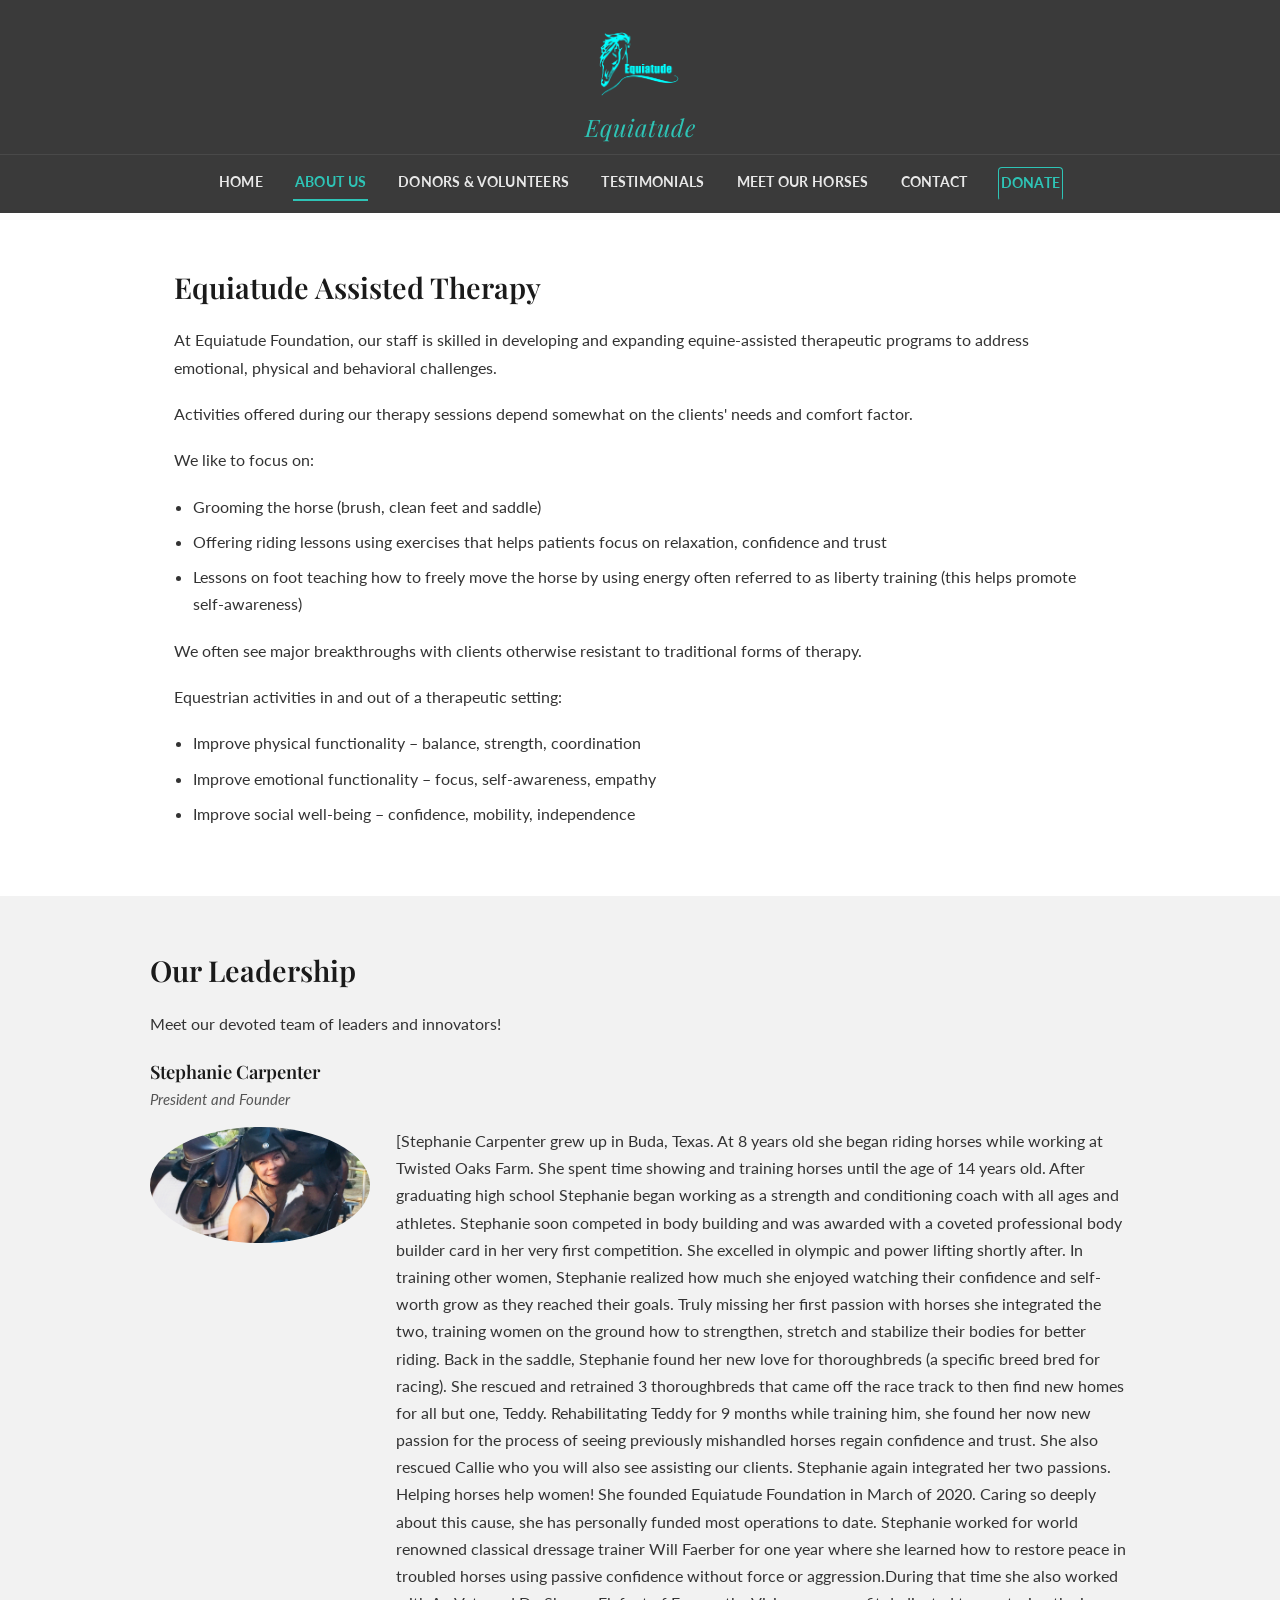
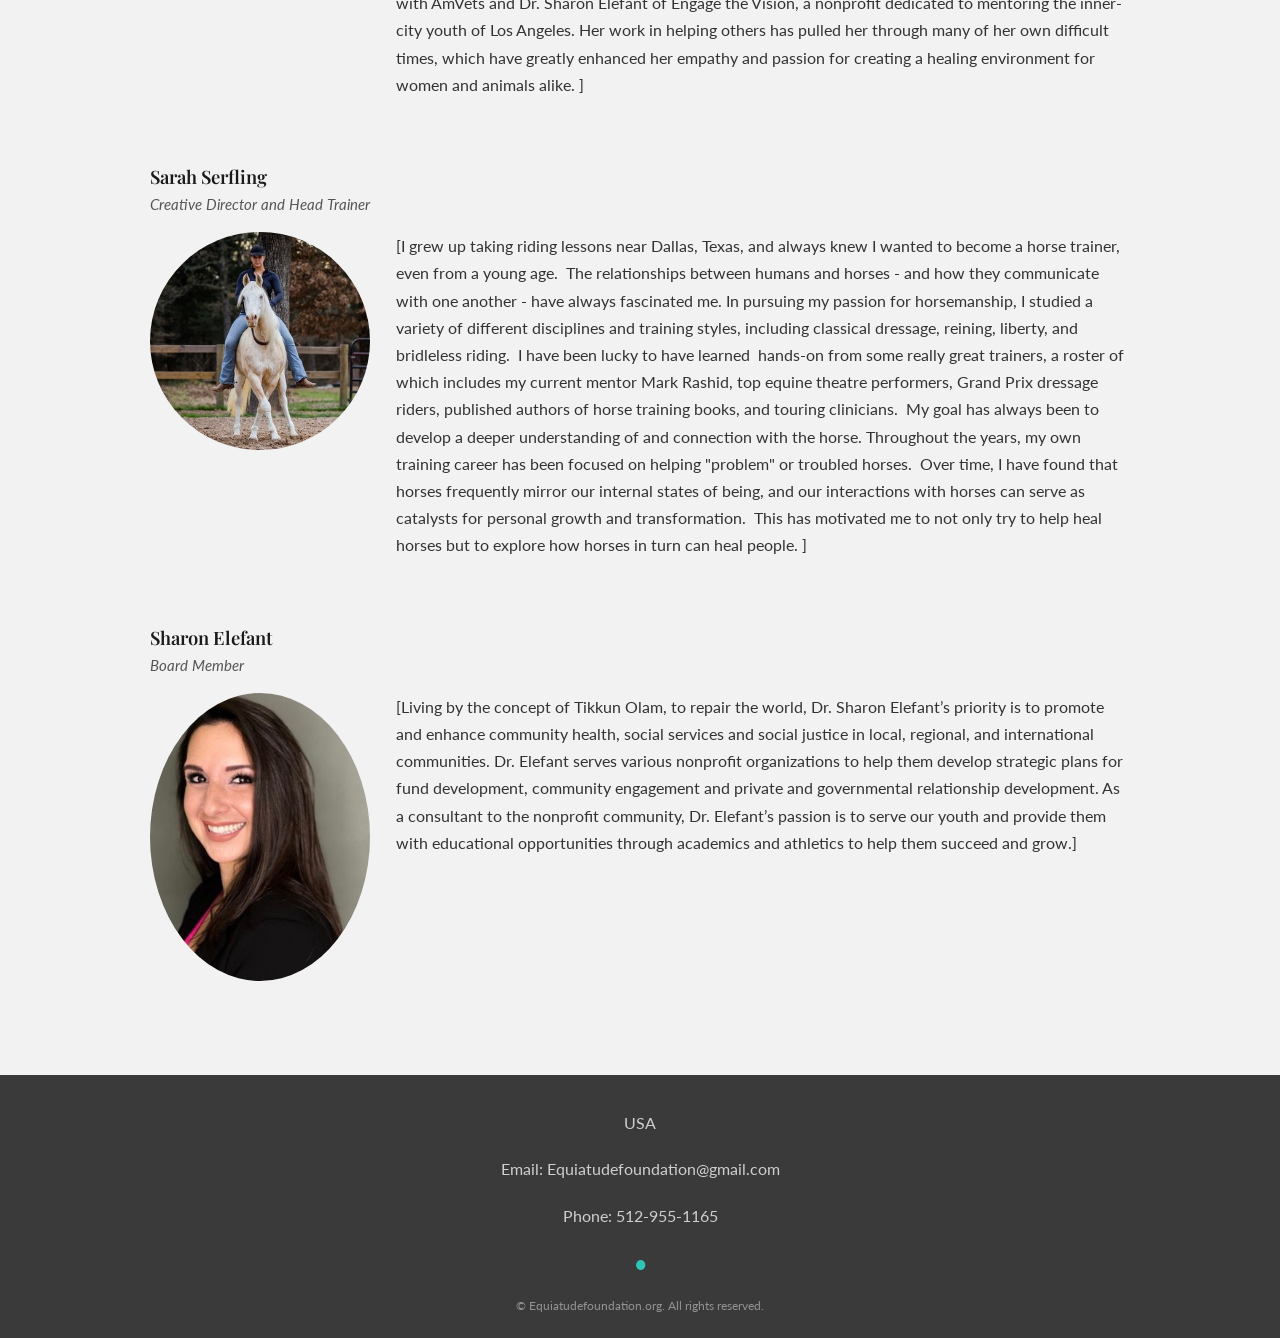
==== commit db7f0fd8: "Add files via upload" ====
--- a/about.html
+++ b/about.html
@@ -6,17 +6,17 @@
 <title>About Us | Equiatude Foundation</title>
 <meta name="description" content="Learn about Equiatude Foundation's equine-assisted therapy programs and the leadership team behind our mission.">
 <link rel="stylesheet" href="style.css">
-<link rel="apple-touch-icon" sizes="180x180" href="/apple-touch-icon.png">
-<link rel="icon" type="image/png" sizes="32x32" href="/favicon-32x32.png">
-<link rel="icon" type="image/png" sizes="16x16" href="/favicon-16x16.png">
-<link rel="manifest" href="/site.webmanifest">
+<link rel="apple-touch-icon" sizes="180x180" href="apple-touch-icon.png">
+<link rel="icon" type="image/png" sizes="32x32" href="favicon-32x32.png">
+<link rel="icon" type="image/png" sizes="16x16" href="favicon-16x16.png">
+<link rel="manifest" href="site.webmanifest">
 </head>
 <body>
 
 <header class="site-header">
   <div class="logo-row">
     <a href="index.html">
-      <svg viewBox="0 0 60 60" width="64" height="64"><path d="M14 46c3-16 10-26 20-26s14 10 10 20c-2 5-7 6-10 3-5-5 0-11 6-9 8 2.5 10 11 6 16" stroke="#2EC4B6" stroke-width="3" stroke-linecap="round" fill="none"/></svg>
+      <img src="assets/logo.png" alt="Equiatude Foundation logo">
       <span class="logo-text">Equiatude</span>
     </a>
   </div>
--- a/style.css
+++ b/style.css
@@ -97,6 +97,7 @@
 @media (max-width: 820px){
   .grid-3{ grid-template-columns: 1fr; }
   .grid-2{ grid-template-columns: 1fr; }
+  .donate-split{ grid-template-columns: 1fr !important; }
 }
 
 .quote-banner{
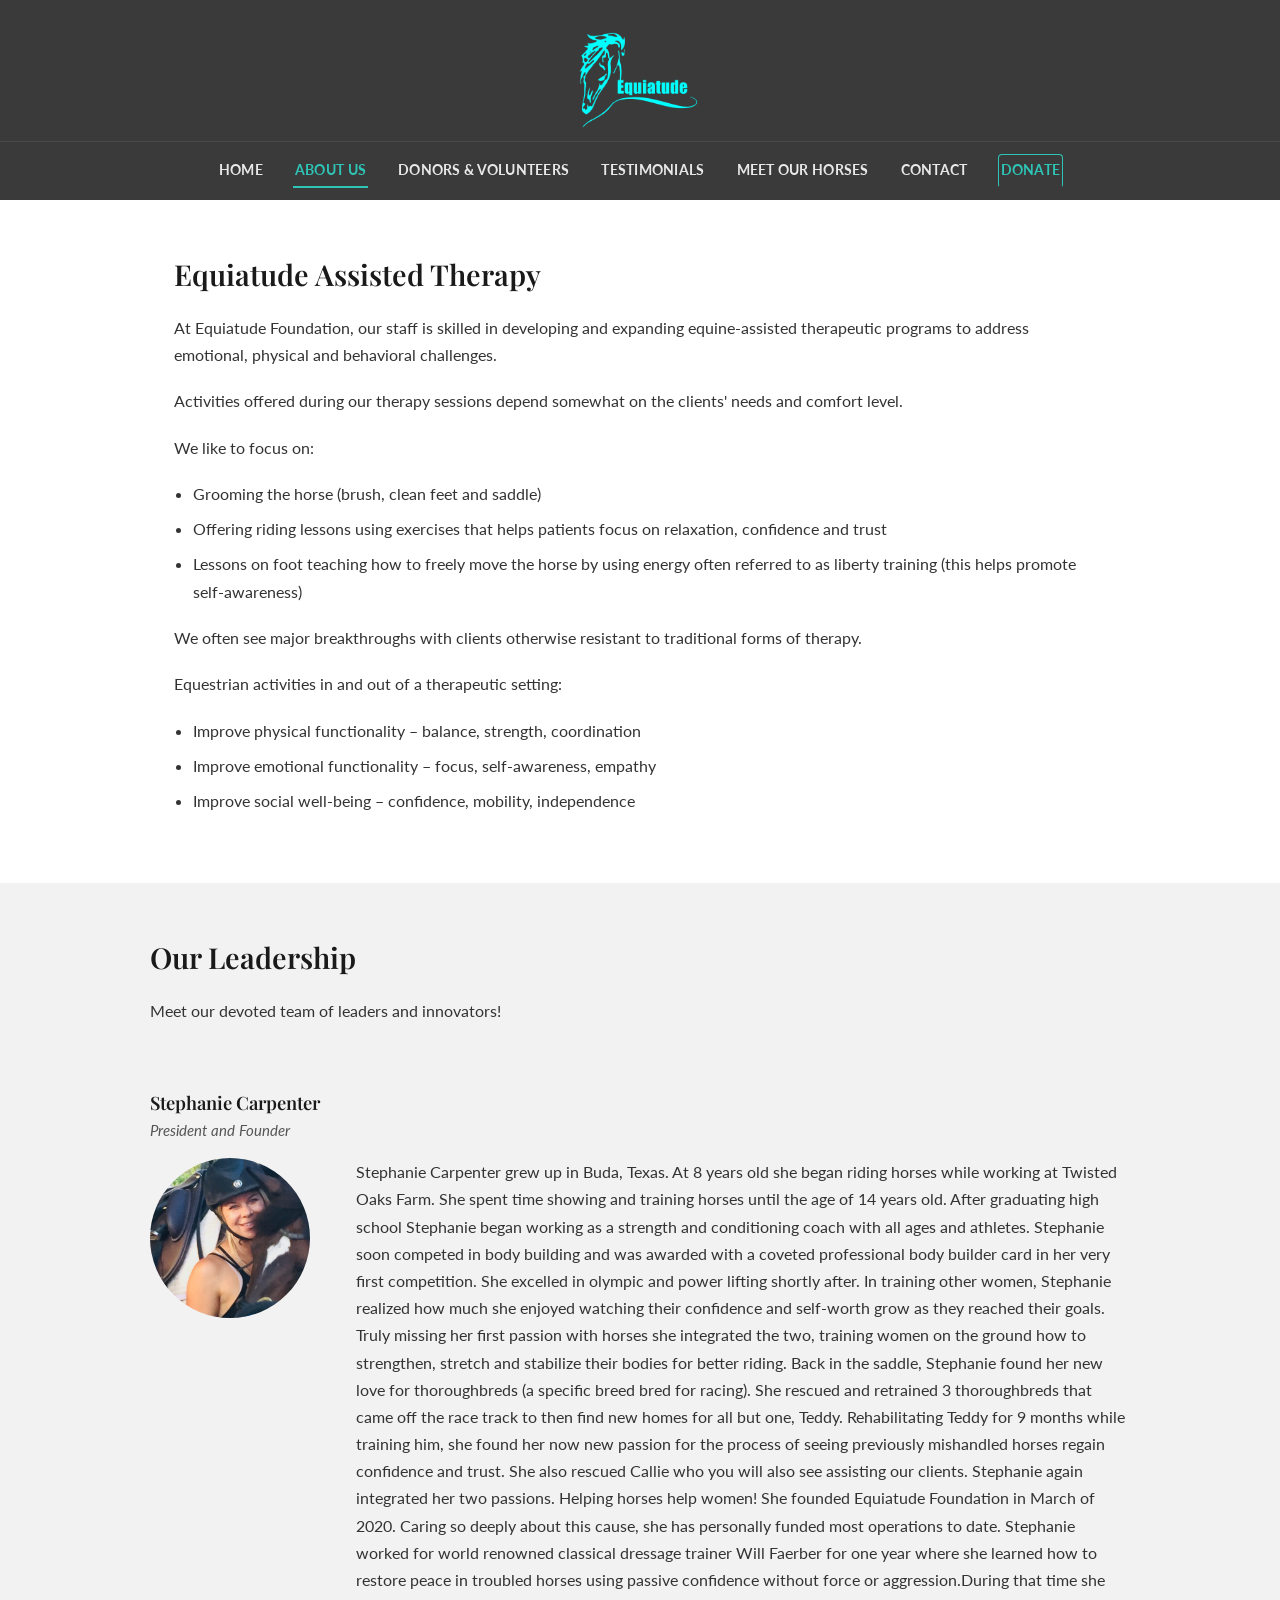
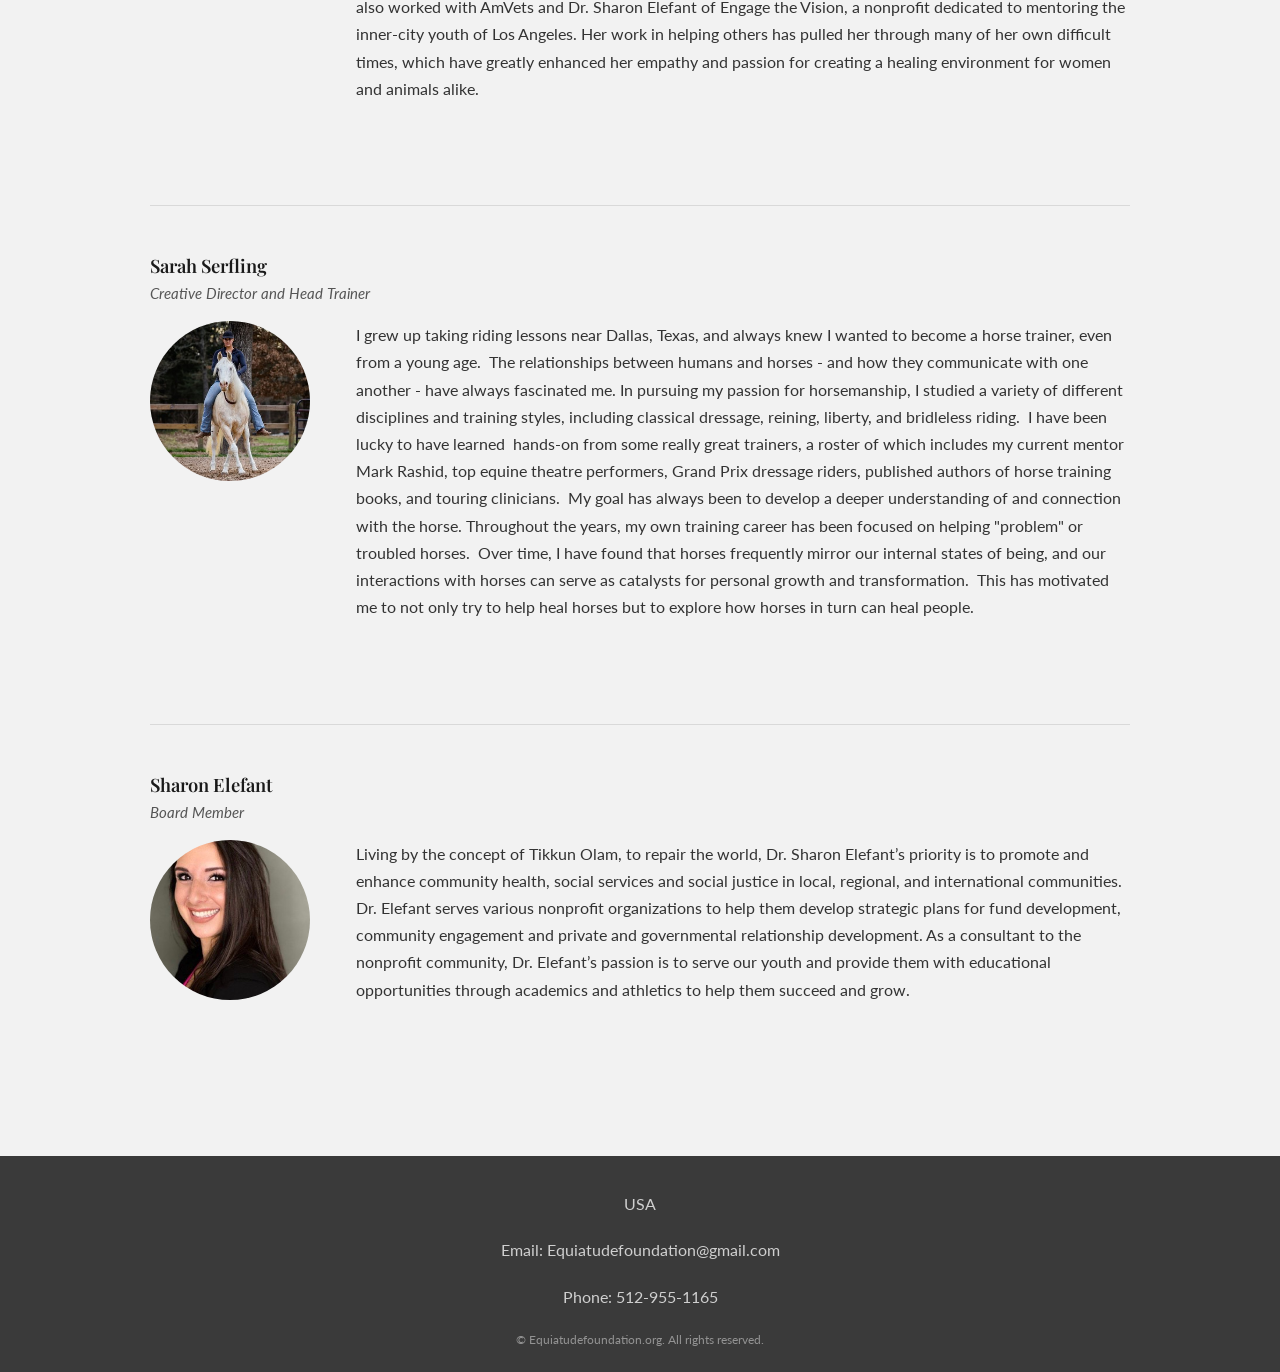
==== commit 0fd7118e: "Add files via upload" ====
--- a/about.html
+++ b/about.html
@@ -17,7 +17,6 @@
   <div class="logo-row">
     <a href="index.html">
       <img src="assets/logo.png" alt="Equiatude Foundation logo">
-      <span class="logo-text">Equiatude</span>
     </a>
   </div>
   <button class="menu-toggle" aria-label="Toggle menu" onclick="document.querySelector('nav.main-nav').classList.toggle('open')">☰</button>
@@ -35,7 +34,7 @@
 <section class="section-inner">
   <h2 style="text-align:left;">Equiatude Assisted Therapy</h2>
   <p>At Equiatude Foundation, our staff is skilled in developing and expanding equine-assisted therapeutic programs to address emotional, physical and behavioral challenges.</p>
-  <p>Activities offered during our therapy sessions depend somewhat on the clients' needs and comfort factor.</p>
+  <p>Activities offered during our therapy sessions depend somewhat on the clients' needs and comfort level.</p>
   <p>We like to focus on:</p>
   <ul class="clean">
     <li>Grooming the horse (brush, clean feet and saddle)</li>
@@ -62,11 +61,11 @@
       <div class="grid-2">
         <img src="assets/stephanie.jpg" alt="Stephanie Carpenter, President and Founder">
         <div>
-          <p>[Stephanie Carpenter grew up in Buda, Texas. At 8 years old she began riding horses while working at Twisted Oaks Farm. She spent time showing and training horses until the age of 14 years old. After graduating high school Stephanie began working as a strength and conditioning coach with all ages and athletes. Stephanie soon competed in body building and was awarded with a coveted professional body builder card in her very first competition. She excelled in olympic and power lifting shortly after. In training other women, Stephanie realized how much she enjoyed watching their confidence and self-worth grow as they reached their goals. Truly missing her first passion with horses she integrated the two, training women on the ground how to strengthen, stretch and stabilize their bodies for better riding. Back in the saddle, Stephanie found her new love for thoroughbreds (a specific breed bred for racing). She rescued and retrained 3 thoroughbreds that came off the race track to then find new homes for all but one, Teddy. Rehabilitating Teddy for 9 months while training him, she found her now new passion for the process of seeing previously mishandled horses regain confidence and trust. She also rescued Callie who you will also see assisting our clients. Stephanie again integrated her two passions. Helping horses help women! She founded Equiatude Foundation in March of 2020. Caring so deeply about this cause, she has personally funded most operations to date.
+          <p>Stephanie Carpenter grew up in Buda, Texas. At 8 years old she began riding horses while working at Twisted Oaks Farm. She spent time showing and training horses until the age of 14 years old. After graduating high school Stephanie began working as a strength and conditioning coach with all ages and athletes. Stephanie soon competed in body building and was awarded with a coveted professional body builder card in her very first competition. She excelled in olympic and power lifting shortly after. In training other women, Stephanie realized how much she enjoyed watching their confidence and self-worth grow as they reached their goals. Truly missing her first passion with horses she integrated the two, training women on the ground how to strengthen, stretch and stabilize their bodies for better riding. Back in the saddle, Stephanie found her new love for thoroughbreds (a specific breed bred for racing). She rescued and retrained 3 thoroughbreds that came off the race track to then find new homes for all but one, Teddy. Rehabilitating Teddy for 9 months while training him, she found her now new passion for the process of seeing previously mishandled horses regain confidence and trust. She also rescued Callie who you will also see assisting our clients. Stephanie again integrated her two passions. Helping horses help women! She founded Equiatude Foundation in March of 2020. Caring so deeply about this cause, she has personally funded most operations to date.
 
 Stephanie worked for world renowned classical dressage trainer Will Faerber for one year where she learned how to restore peace in troubled horses using passive confidence without force or aggression.
 ​
-During that time she also worked with AmVets and Dr. Sharon Elefant of Engage the Vision, a nonprofit dedicated to mentoring the inner-city youth of Los Angeles. Her work in helping others has pulled her through many of her own difficult times, which have greatly enhanced her empathy and passion for creating a healing environment for women and animals alike. ]</p>
+During that time she also worked with AmVets and Dr. Sharon Elefant of Engage the Vision, a nonprofit dedicated to mentoring the inner-city youth of Los Angeles. Her work in helping others has pulled her through many of her own difficult times, which have greatly enhanced her empathy and passion for creating a healing environment for women and animals alike.</p>
         </div>
       </div>
     </div>
@@ -77,11 +76,11 @@
       <div class="grid-2">
         <img src="assets/sarah.jpg" alt="Sarah Serfling, Creative Director and Head Trainer">
         <div>
-          <p>[I grew up taking riding lessons near Dallas, Texas, and always knew I wanted to become a horse trainer, even from a young age.  The relationships between humans and horses - and how they communicate with one another - have always fascinated me.
+          <p>I grew up taking riding lessons near Dallas, Texas, and always knew I wanted to become a horse trainer, even from a young age.  The relationships between humans and horses - and how they communicate with one another - have always fascinated me.
 
 In pursuing my passion for horsemanship, I studied a variety of different disciplines and training styles, including classical dressage, reining, liberty, and bridleless riding.  I have been lucky to have learned  hands-on from some really great trainers, a roster of which includes my current mentor Mark Rashid, top equine theatre performers, Grand Prix dressage riders, published authors of horse training books, and touring clinicians.  My goal has always been to develop a deeper understanding of and connection with the horse.
 
-Throughout the years, my own training career has been focused on helping "problem" or troubled horses.  Over time, I have found that horses frequently mirror our internal states of being, and our interactions with horses can serve as catalysts for personal growth and transformation.  This has motivated me to not only try to help heal horses but to explore how horses in turn can heal people. ]</p>
+Throughout the years, my own training career has been focused on helping "problem" or troubled horses.  Over time, I have found that horses frequently mirror our internal states of being, and our interactions with horses can serve as catalysts for personal growth and transformation.  This has motivated me to not only try to help heal horses but to explore how horses in turn can heal people.</p>
         </div>
       </div>
     </div>
@@ -93,7 +92,7 @@
       <div class="grid-2">
         <img src="assets/sharon.jpg" alt="Sharon Elefant, Board Member">
         <div>
-          <p>[Living by the concept of Tikkun Olam, to repair the world, Dr. Sharon Elefant’s priority is to promote and enhance community health, social services and social justice in local, regional, and international communities. Dr. Elefant serves various nonprofit organizations to help them develop strategic plans for fund development, community engagement and private and governmental relationship development. As a consultant to the nonprofit community, Dr. Elefant’s passion is to serve our youth and provide them with educational opportunities through academics and athletics to help them succeed and grow.]</p>
+          <p>Living by the concept of Tikkun Olam, to repair the world, Dr. Sharon Elefant’s priority is to promote and enhance community health, social services and social justice in local, regional, and international communities. Dr. Elefant serves various nonprofit organizations to help them develop strategic plans for fund development, community engagement and private and governmental relationship development. As a consultant to the nonprofit community, Dr. Elefant’s passion is to serve our youth and provide them with educational opportunities through academics and athletics to help them succeed and grow.</p>
         </div>
       </div>
     </div>
@@ -107,7 +106,6 @@
   <p>USA</p>
   <p>Email: <a href="mailto:Equiatudefoundation@gmail.com">Equiatudefoundation@gmail.com</a></p>
   <p>Phone: <a href="tel:5129551165">512-955-1165</a></p>
-  <div class="social"><a href="#" aria-label="Facebook">●</a></div>
   <div class="legal">© Equiatudefoundation.org. All rights reserved.</div>
 </footer>
 
--- a/style.css
+++ b/style.css
@@ -43,7 +43,7 @@
 .site-header{ background: var(--charcoal); padding: 18px 0 0; position:relative; }
 .logo-row{ text-align:center; padding: 14px 0 6px; }
 .logo-row a{ display:inline-block; }
-.logo-row img, .logo-row svg{ height: 64px; }
+.logo-row img, .logo-row svg{ height: 96px; }
 .logo-text{
   font-family:'Playfair Display', serif; color: var(--teal); font-size:1.5rem;
   font-style: italic; letter-spacing: 0.02em; margin-top:4px; display:block;
@@ -84,24 +84,31 @@
 .divider-line{ width:60px; height:2px; background: var(--teal); margin: 14px auto 0; }
 
 img.framed{ max-width: 100%; border-radius: 2px; display:block; }
-.center-img{ text-align:center; margin: 24px 0; }
+.center-img{ text-align:center; margin: 24px auto; }
 .center-img img{ max-width: 100%; border-radius:2px; }
 
 .grid-3{ display:grid; grid-template-columns: repeat(3,1fr); gap: 0; text-align:center; }
 .grid-3 .card{ background: var(--gray-bg); padding: 34px 26px; }
 .grid-3 .card:nth-child(2){ background:#e9e9e9; }
 
+.grid-4{ display:grid; grid-template-columns: repeat(4,1fr); gap: 0; text-align:center; }
+.grid-4 .card{ background: var(--gray-bg); padding: 28px 18px; }
+.grid-4 .card:nth-child(even){ background:#e9e9e9; }
+
 .grid-2{ display:grid; grid-template-columns: 220px 1fr; gap: 26px; align-items:flex-start; margin-bottom: 40px; }
 .grid-2 img{ width:100%; border-radius:2px; }
 
 @media (max-width: 820px){
   .grid-3{ grid-template-columns: 1fr; }
+  .grid-4{ grid-template-columns: repeat(2,1fr); }
   .grid-2{ grid-template-columns: 1fr; }
   .donate-split{ grid-template-columns: 1fr !important; }
+  .horse-roster{ grid-template-columns: 1fr; }
+  .leader-block .grid-2{ grid-template-columns: 1fr; }
 }
 
 .quote-banner{
-  position:relative; background-size:cover; background-position:center;
+  position:relative; background-size:cover; background-position: center 75%;
   padding: 90px 24px; text-align:center; color:#fff;
 }
 .quote-banner::before{ content:''; position:absolute; inset:0; background: rgba(20,30,25,0.45); }
@@ -113,10 +120,17 @@
 ul.clean{ padding-left: 1.2em; margin: 0 0 1.2em; }
 ul.clean li{ margin-bottom: 0.5em; }
 
-.leader-block{ margin-bottom: 44px; }
+.leader-block{ margin-bottom: 0; padding: 44px 0; border-bottom: 1px solid rgba(0,0,0,0.1); }
+.leader-block:last-of-type{ border-bottom: none; }
 .leader-block h3{ margin-bottom:0; }
 .leader-title{ font-style: italic; color:#555; font-size:0.95rem; margin-bottom:14px; }
-.leader-block .grid-2 img{ border-radius: 50%; }
+.leader-block .grid-2{ grid-template-columns: 180px 1fr; }
+.leader-block .grid-2 img{ width: 160px; height: 160px; object-fit: cover; border-radius: 50%; display:block; }
+
+/* ===== Horse Roster (two-column lineup) ===== */
+.horse-roster{ display:grid; grid-template-columns: 1fr 1fr; gap: 48px; margin-top: 36px; text-align:center; }
+.horse-roster img{ width:100%; aspect-ratio: 4/3; object-fit: cover; object-position: center; border-radius:2px; display:block; margin-bottom:16px; }
+.horse-roster h3{ margin-bottom:6px; color: var(--teal-deep); }
 
 footer{ background: var(--charcoal); color: #cfcfcf; padding: 34px 24px 22px; text-align:center; }
 footer a{ color: #cfcfcf; }
